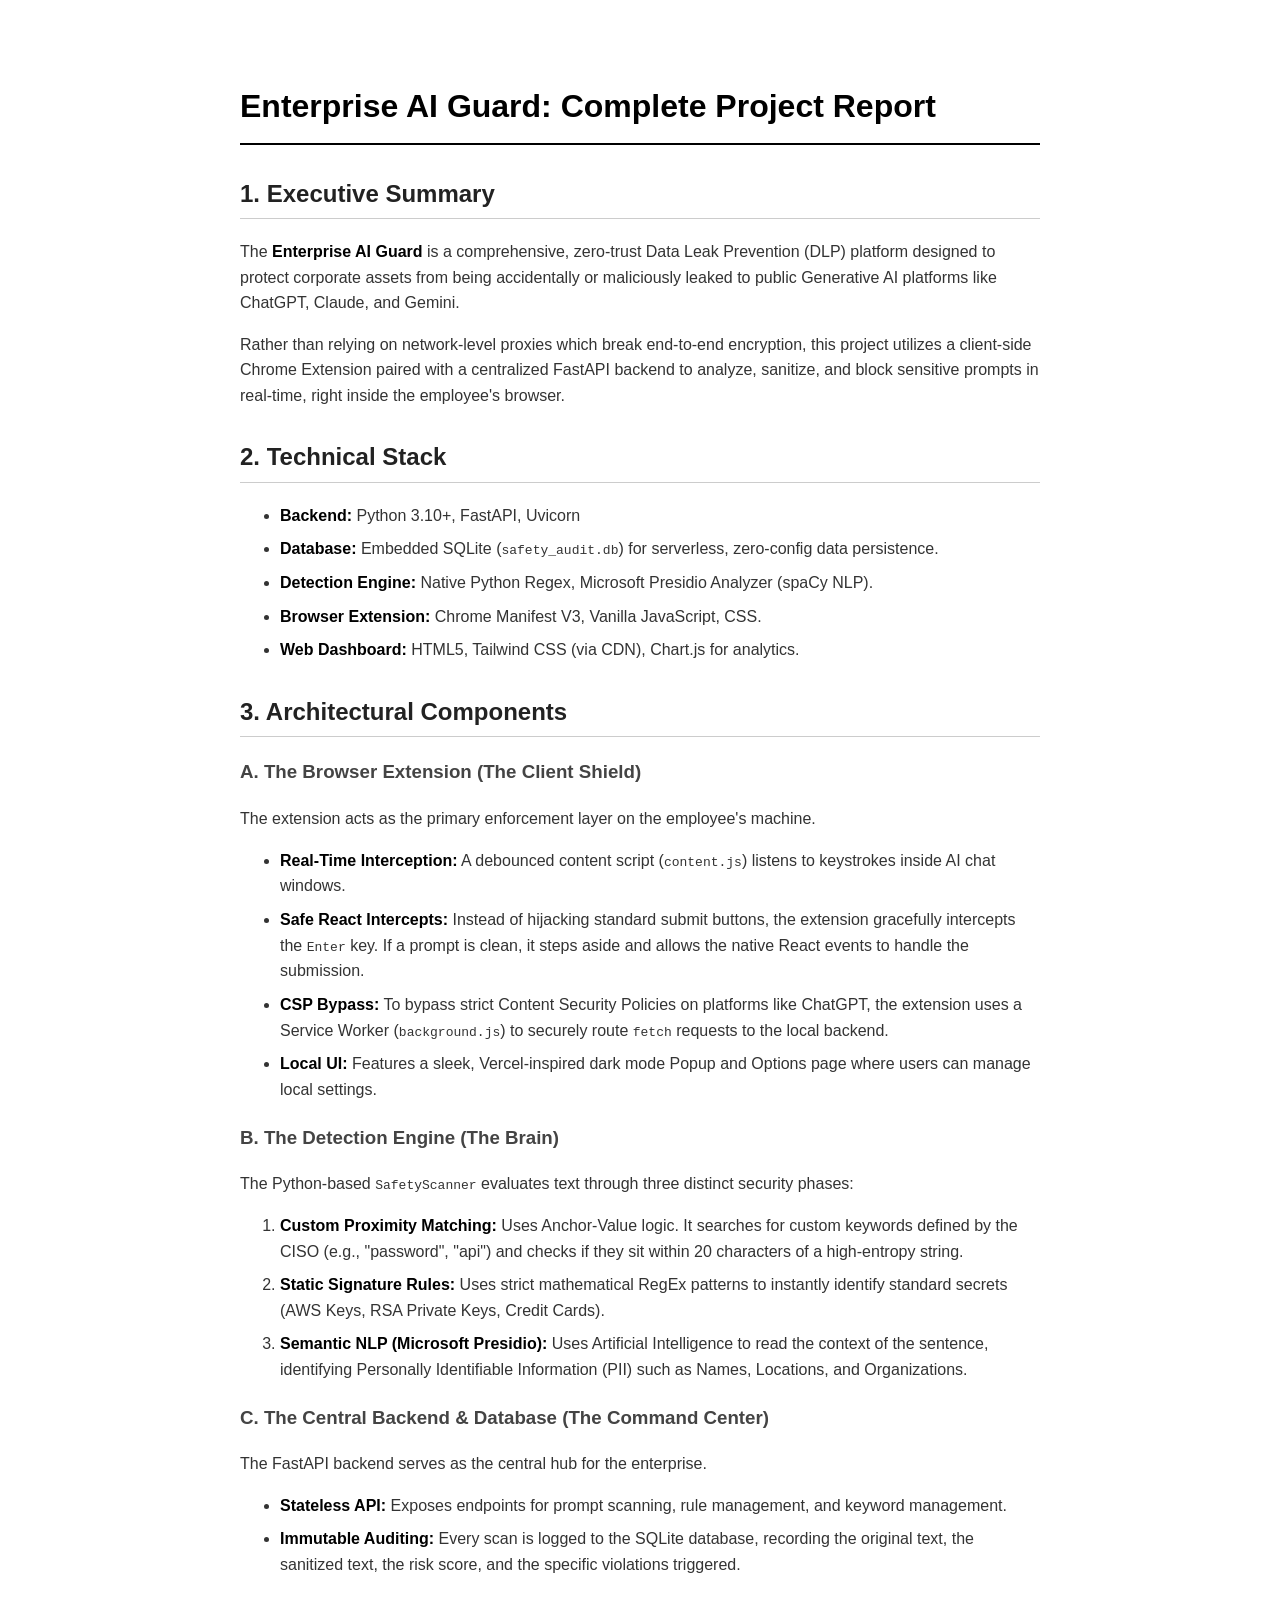
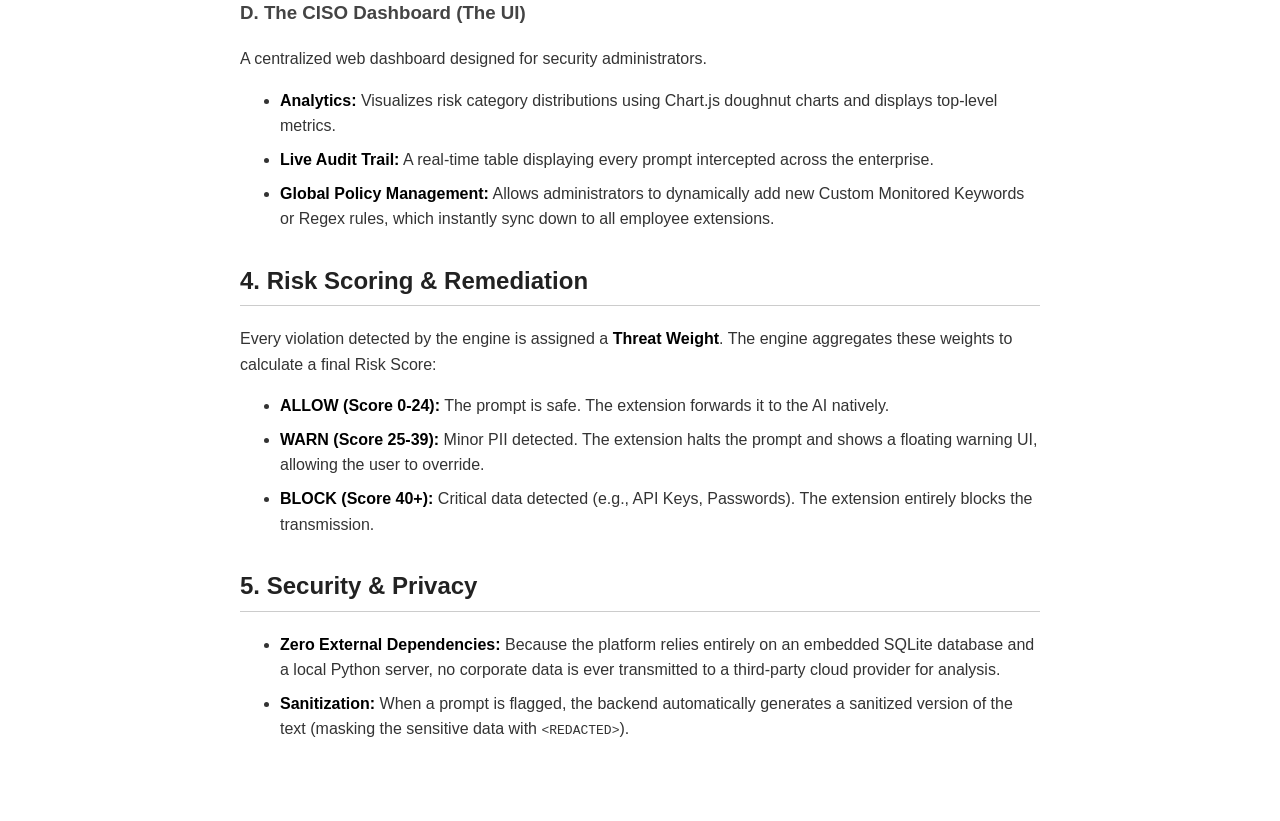
==== project_report.html @ 8b766d9f "completed" ====
<!DOCTYPE html>
<html>
<head>
    <meta charset="UTF-8">
    <title>Enterprise AI Guard - Project Report</title>
    <style>
        body { font-family: 'Segoe UI', Arial, sans-serif; line-height: 1.6; color: #333; max-width: 800px; margin: 40px auto; padding: 20px; }
        h1 { color: #000; border-bottom: 2px solid #000; padding-bottom: 10px; }
        h2 { color: #222; margin-top: 30px; border-bottom: 1px solid #ccc; padding-bottom: 5px; }
        h3 { color: #444; margin-top: 20px; }
        ul { margin-bottom: 20px; }
        li { margin-bottom: 8px; }
        strong { color: #000; }
        hr { border: none; border-top: 1px solid #eee; margin: 30px 0; }
    </style>
</head>
<body>
    <h1>Enterprise AI Guard: Complete Project Report</h1>

    <h2>1. Executive Summary</h2>
    <p>The <strong>Enterprise AI Guard</strong> is a comprehensive, zero-trust Data Leak Prevention (DLP) platform designed to protect corporate assets from being accidentally or maliciously leaked to public Generative AI platforms like ChatGPT, Claude, and Gemini.</p>
    <p>Rather than relying on network-level proxies which break end-to-end encryption, this project utilizes a client-side Chrome Extension paired with a centralized FastAPI backend to analyze, sanitize, and block sensitive prompts in real-time, right inside the employee's browser.</p>

    <h2>2. Technical Stack</h2>
    <ul>
        <li><strong>Backend:</strong> Python 3.10+, FastAPI, Uvicorn</li>
        <li><strong>Database:</strong> Embedded SQLite (<code>safety_audit.db</code>) for serverless, zero-config data persistence.</li>
        <li><strong>Detection Engine:</strong> Native Python Regex, Microsoft Presidio Analyzer (spaCy NLP).</li>
        <li><strong>Browser Extension:</strong> Chrome Manifest V3, Vanilla JavaScript, CSS.</li>
        <li><strong>Web Dashboard:</strong> HTML5, Tailwind CSS (via CDN), Chart.js for analytics.</li>
    </ul>

    <h2>3. Architectural Components</h2>

    <h3>A. The Browser Extension (The Client Shield)</h3>
    <p>The extension acts as the primary enforcement layer on the employee's machine.</p>
    <ul>
        <li><strong>Real-Time Interception:</strong> A debounced content script (<code>content.js</code>) listens to keystrokes inside AI chat windows.</li>
        <li><strong>Safe React Intercepts:</strong> Instead of hijacking standard submit buttons, the extension gracefully intercepts the <code>Enter</code> key. If a prompt is clean, it steps aside and allows the native React events to handle the submission.</li>
        <li><strong>CSP Bypass:</strong> To bypass strict Content Security Policies on platforms like ChatGPT, the extension uses a Service Worker (<code>background.js</code>) to securely route <code>fetch</code> requests to the local backend.</li>
        <li><strong>Local UI:</strong> Features a sleek, Vercel-inspired dark mode Popup and Options page where users can manage local settings.</li>
    </ul>

    <h3>B. The Detection Engine (The Brain)</h3>
    <p>The Python-based <code>SafetyScanner</code> evaluates text through three distinct security phases:</p>
    <ol>
        <li><strong>Custom Proximity Matching:</strong> Uses Anchor-Value logic. It searches for custom keywords defined by the CISO (e.g., "password", "api") and checks if they sit within 20 characters of a high-entropy string.</li>
        <li><strong>Static Signature Rules:</strong> Uses strict mathematical RegEx patterns to instantly identify standard secrets (AWS Keys, RSA Private Keys, Credit Cards).</li>
        <li><strong>Semantic NLP (Microsoft Presidio):</strong> Uses Artificial Intelligence to read the context of the sentence, identifying Personally Identifiable Information (PII) such as Names, Locations, and Organizations.</li>
    </ol>

    <h3>C. The Central Backend & Database (The Command Center)</h3>
    <p>The FastAPI backend serves as the central hub for the enterprise.</p>
    <ul>
        <li><strong>Stateless API:</strong> Exposes endpoints for prompt scanning, rule management, and keyword management.</li>
        <li><strong>Immutable Auditing:</strong> Every scan is logged to the SQLite database, recording the original text, the sanitized text, the risk score, and the specific violations triggered.</li>
    </ul>

    <h3>D. The CISO Dashboard (The UI)</h3>
    <p>A centralized web dashboard designed for security administrators.</p>
    <ul>
        <li><strong>Analytics:</strong> Visualizes risk category distributions using Chart.js doughnut charts and displays top-level metrics.</li>
        <li><strong>Live Audit Trail:</strong> A real-time table displaying every prompt intercepted across the enterprise.</li>
        <li><strong>Global Policy Management:</strong> Allows administrators to dynamically add new Custom Monitored Keywords or Regex rules, which instantly sync down to all employee extensions.</li>
    </ul>

    <h2>4. Risk Scoring & Remediation</h2>
    <p>Every violation detected by the engine is assigned a <strong>Threat Weight</strong>. The engine aggregates these weights to calculate a final Risk Score:</p>
    <ul>
        <li><strong>ALLOW (Score 0-24):</strong> The prompt is safe. The extension forwards it to the AI natively.</li>
        <li><strong>WARN (Score 25-39):</strong> Minor PII detected. The extension halts the prompt and shows a floating warning UI, allowing the user to override.</li>
        <li><strong>BLOCK (Score 40+):</strong> Critical data detected (e.g., API Keys, Passwords). The extension entirely blocks the transmission.</li>
    </ul>

    <h2>5. Security & Privacy</h2>
    <ul>
        <li><strong>Zero External Dependencies:</strong> Because the platform relies entirely on an embedded SQLite database and a local Python server, no corporate data is ever transmitted to a third-party cloud provider for analysis.</li>
        <li><strong>Sanitization:</strong> When a prompt is flagged, the backend automatically generates a sanitized version of the text (masking the sensitive data with <code>&lt;REDACTED&gt;</code>).</li>
    </ul>
</body>
</html>
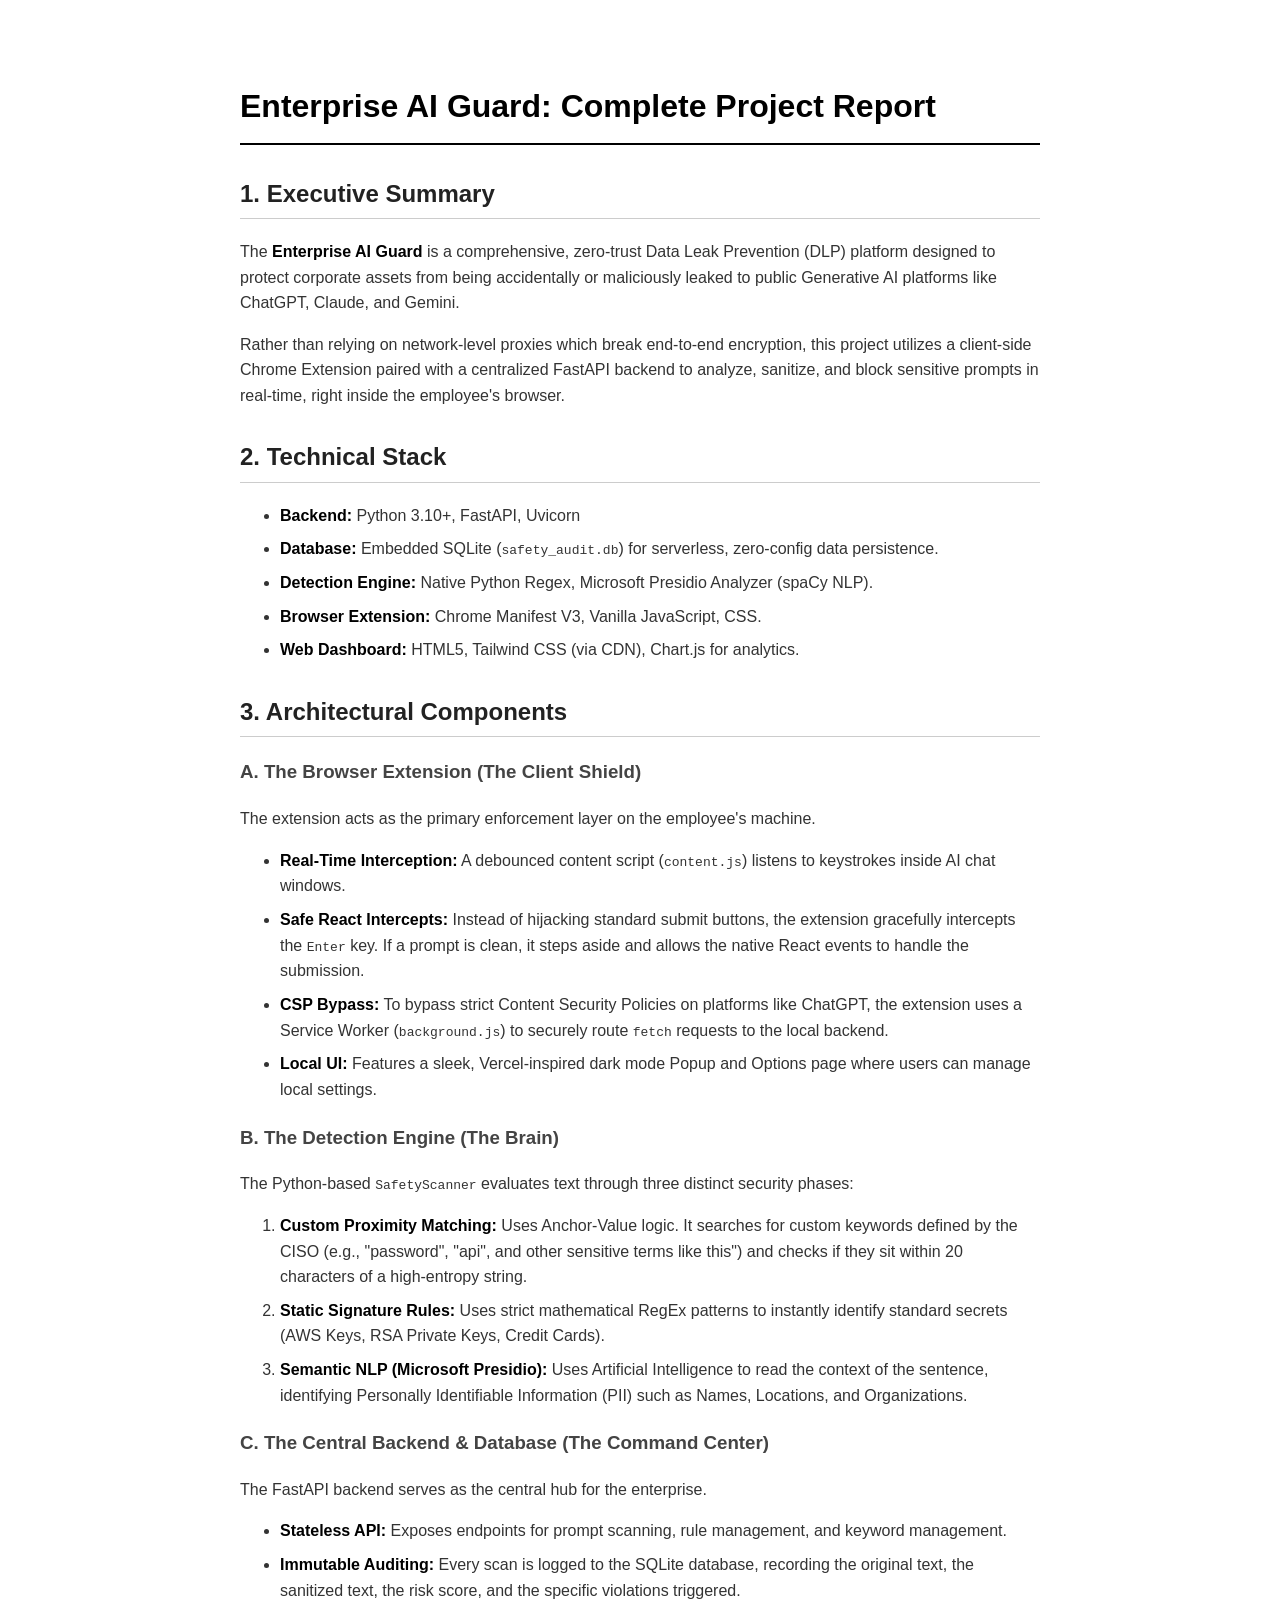
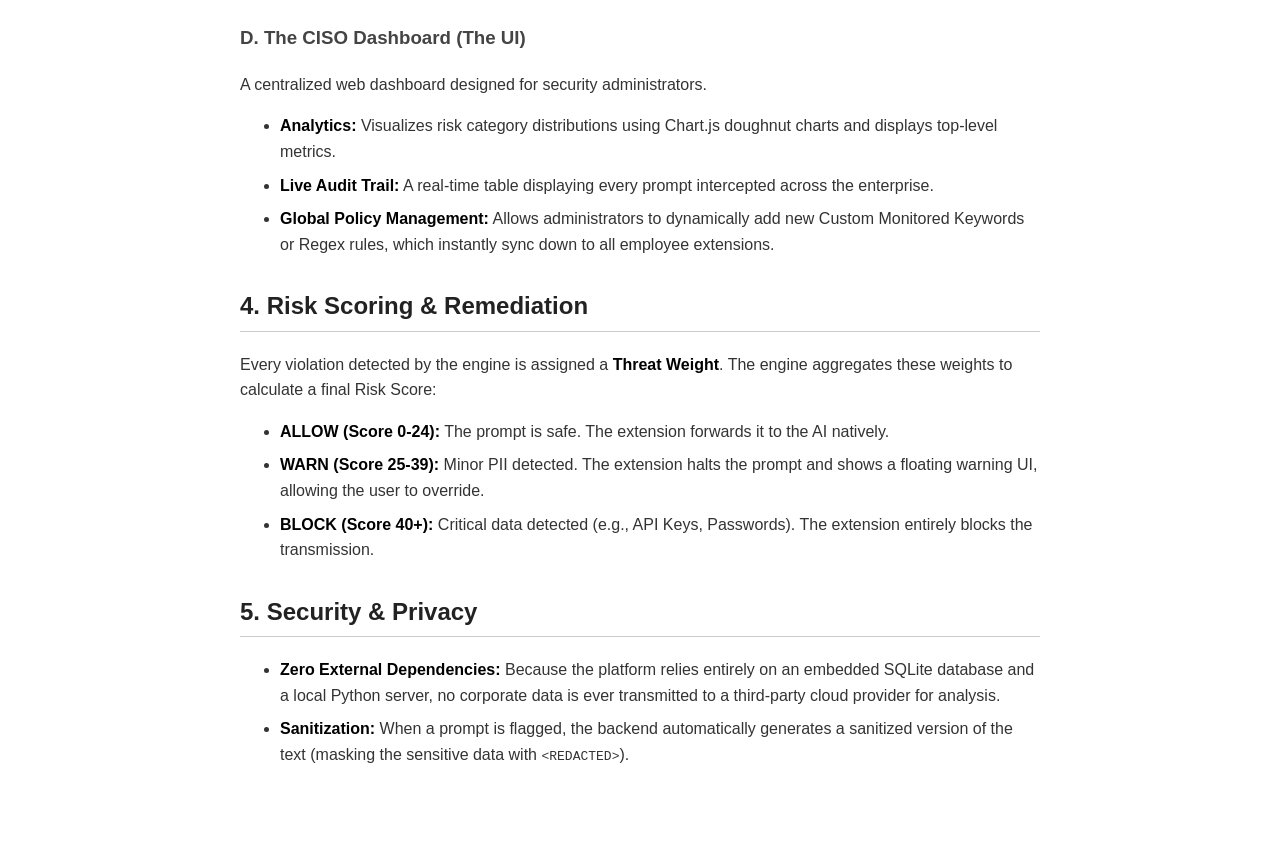
==== commit b0a9a5a9: "Enhance description of Custom Proximity Matching" ====
--- a/project_report.html
+++ b/project_report.html
@@ -44,7 +44,7 @@
     <h3>B. The Detection Engine (The Brain)</h3>
     <p>The Python-based <code>SafetyScanner</code> evaluates text through three distinct security phases:</p>
     <ol>
-        <li><strong>Custom Proximity Matching:</strong> Uses Anchor-Value logic. It searches for custom keywords defined by the CISO (e.g., "password", "api") and checks if they sit within 20 characters of a high-entropy string.</li>
+        <li><strong>Custom Proximity Matching:</strong> Uses Anchor-Value logic. It searches for custom keywords defined by the CISO (e.g., "password", "api", and other sensitive terms like this") and checks if they sit within 20 characters of a high-entropy string.</li>
         <li><strong>Static Signature Rules:</strong> Uses strict mathematical RegEx patterns to instantly identify standard secrets (AWS Keys, RSA Private Keys, Credit Cards).</li>
         <li><strong>Semantic NLP (Microsoft Presidio):</strong> Uses Artificial Intelligence to read the context of the sentence, identifying Personally Identifiable Information (PII) such as Names, Locations, and Organizations.</li>
     </ol>
